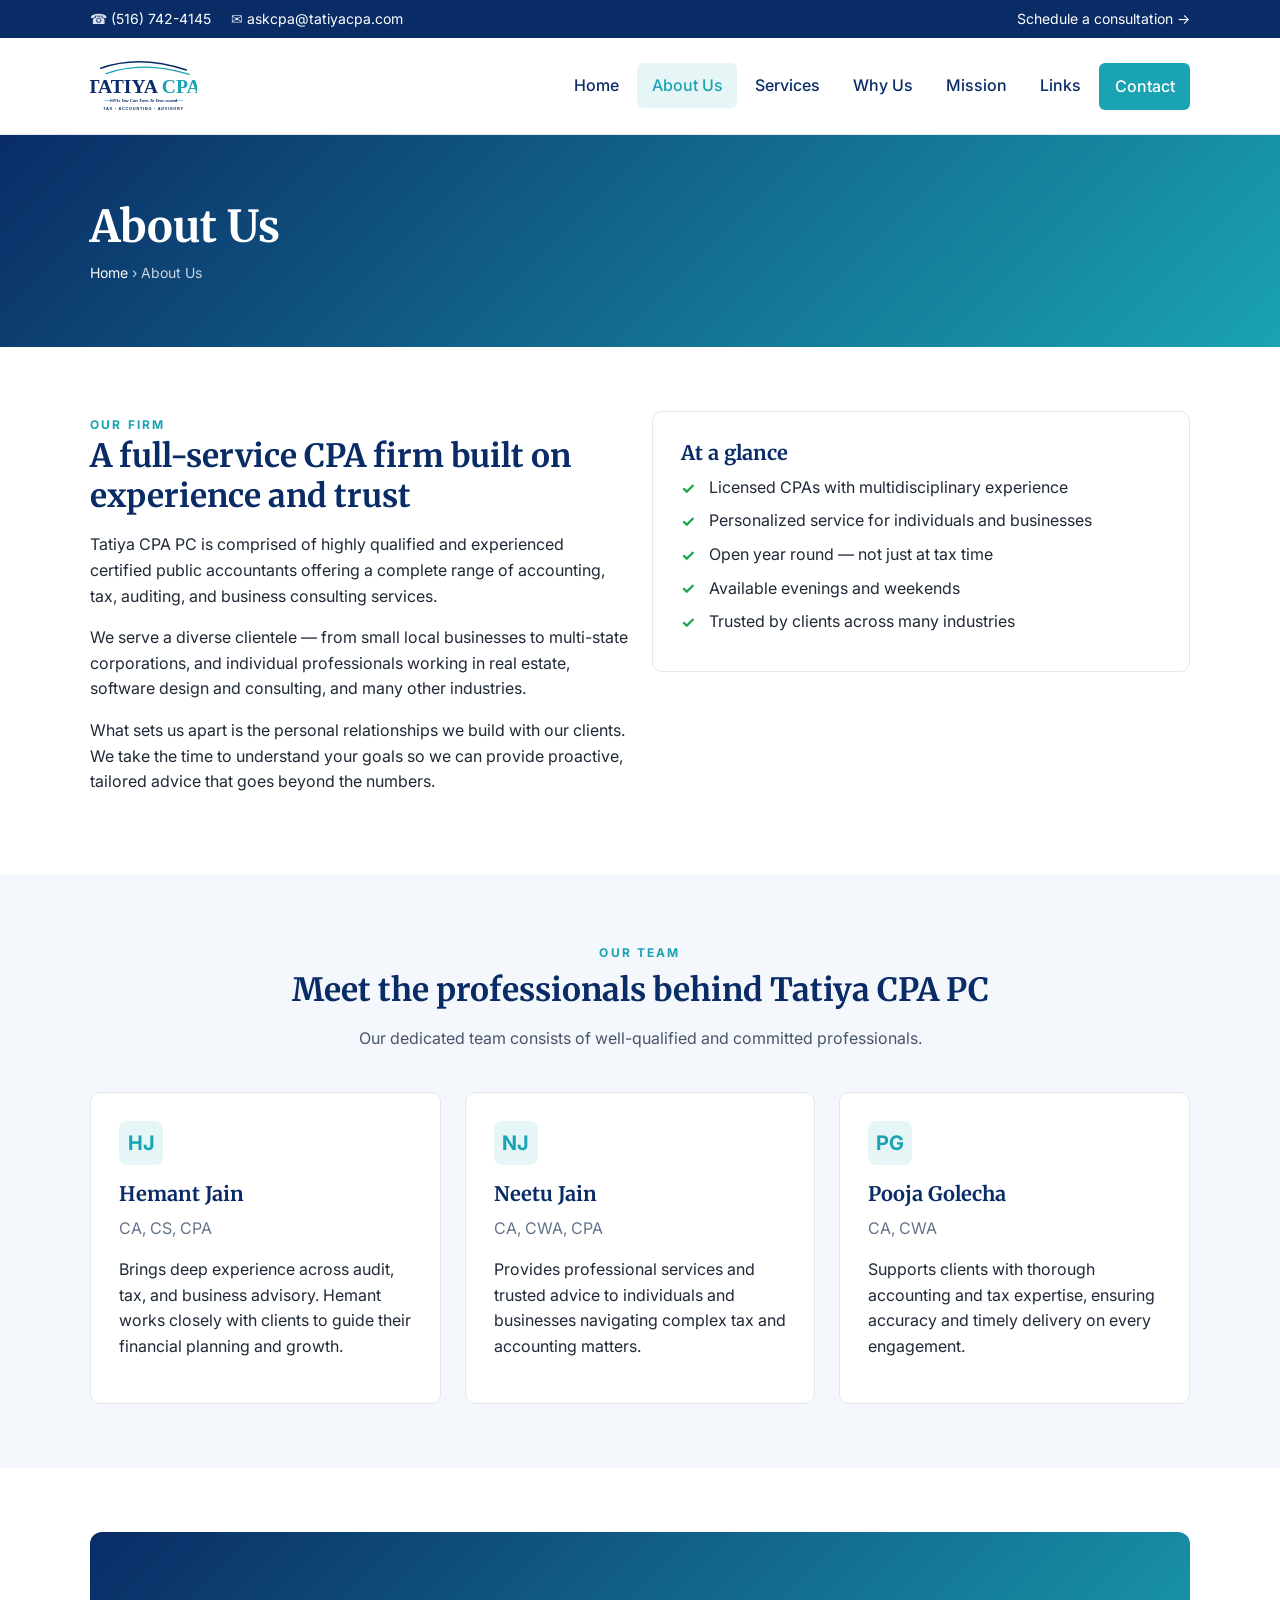
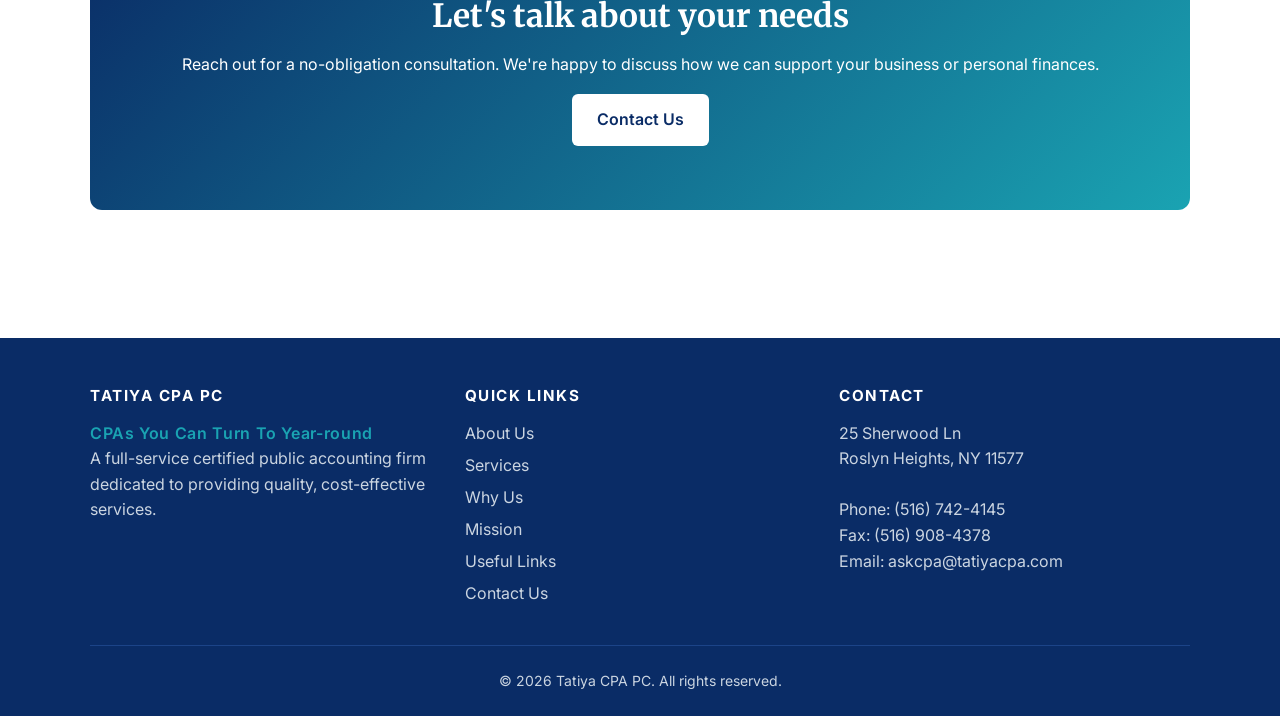
==== about-us.html @ ddf85a4d "Build Tatiya CPA static site for Cloudflare Pages - Pages: home, about, services, why us, mission, l" ====
<!DOCTYPE html>
<html lang="en">
<head>
  <meta charset="UTF-8" />
  <meta name="viewport" content="width=device-width, initial-scale=1.0" />
  <title>About Us | Tatiya CPA PC</title>
  <meta name="description" content="Learn about Tatiya CPA PC, a full-service CPA firm offering accounting, tax, auditing, and business consulting services in Roslyn Heights, NY." />
  <link rel="preconnect" href="https://fonts.googleapis.com" />
  <link rel="preconnect" href="https://fonts.gstatic.com" crossorigin />
  <link href="https://fonts.googleapis.com/css2?family=Inter:wght@400;500;600;700&family=Merriweather:wght@700;900&display=swap" rel="stylesheet" />
  <link rel="icon" type="image/svg+xml" href="/assets/img/favicon.svg" />
  <link rel="stylesheet" href="/assets/css/styles.css" />
</head>
<body>
  <div class="topbar">
    <div class="container">
      <div class="topbar__contact">
        <span>&#9742; <a href="tel:+15167424145">(516) 742-4145</a></span>
        <span>&#9993; <a href="mailto:askcpa@tatiyacpa.com">askcpa@tatiyacpa.com</a></span>
      </div>
      <div><a href="/contact-us.html">Schedule a consultation &rarr;</a></div>
    </div>
  </div>

  <header class="site-header">
    <div class="container">
      <a class="brand" href="/" aria-label="Tatiya CPA - Home">
        <img src="/assets/img/logo.svg" alt="Tatiya CPA - CPAs You Can Turn To Year-round - Tax, Accounting, Advisory" />
      </a>
      <button class="nav-toggle" aria-controls="primary-nav" aria-expanded="false">&#9776;</button>
      <nav class="nav" id="primary-nav" aria-label="Primary">
        <ul>
          <li><a data-href="/" href="/">Home</a></li>
          <li><a data-href="/about-us.html" href="/about-us.html">About Us</a></li>
          <li><a data-href="/services.html" href="/services.html">Services</a></li>
          <li><a data-href="/why-us.html" href="/why-us.html">Why Us</a></li>
          <li><a data-href="/mission.html" href="/mission.html">Mission</a></li>
          <li><a data-href="/links.html" href="/links.html">Links</a></li>
          <li><a class="btn btn-primary" href="/contact-us.html">Contact</a></li>
        </ul>
      </nav>
    </div>
  </header>

  <section class="page-header">
    <div class="container">
      <h1>About Us</h1>
      <p class="breadcrumb"><a href="/">Home</a> &rsaquo; About Us</p>
    </div>
  </section>

  <section class="section">
    <div class="container">
      <div class="grid grid-2">
        <div>
          <span class="eyebrow" style="color:#1aa3b2;font-weight:700;letter-spacing:0.18em;text-transform:uppercase;font-size:0.75rem;">Our firm</span>
          <h2>A full-service CPA firm built on experience and trust</h2>
          <p>Tatiya CPA PC is comprised of highly qualified and experienced certified public accountants offering a complete range of accounting, tax, auditing, and business consulting services.</p>
          <p>We serve a diverse clientele &mdash; from small local businesses to multi-state corporations, and individual professionals working in real estate, software design and consulting, and many other industries.</p>
          <p>What sets us apart is the personal relationships we build with our clients. We take the time to understand your goals so we can provide proactive, tailored advice that goes beyond the numbers.</p>
        </div>
        <div>
          <div class="card">
            <h3 class="mt-0">At a glance</h3>
            <ul class="checklist">
              <li>Licensed CPAs with multidisciplinary experience</li>
              <li>Personalized service for individuals and businesses</li>
              <li>Open year round &mdash; not just at tax time</li>
              <li>Available evenings and weekends</li>
              <li>Trusted by clients across many industries</li>
            </ul>
          </div>
        </div>
      </div>
    </div>
  </section>

  <section class="section section--alt">
    <div class="container">
      <div class="section-head">
        <span class="eyebrow">Our team</span>
        <h2>Meet the professionals behind Tatiya CPA PC</h2>
        <p>Our dedicated team consists of well-qualified and committed professionals.</p>
      </div>
      <div class="grid grid-3">
        <article class="card">
          <div class="icon">HJ</div>
          <h3>Hemant Jain</h3>
          <p class="muted">CA, CS, CPA</p>
          <p>Brings deep experience across audit, tax, and business advisory. Hemant works closely with clients to guide their financial planning and growth.</p>
        </article>
        <article class="card">
          <div class="icon">NJ</div>
          <h3>Neetu Jain</h3>
          <p class="muted">CA, CWA, CPA</p>
          <p>Provides professional services and trusted advice to individuals and businesses navigating complex tax and accounting matters.</p>
        </article>
        <article class="card">
          <div class="icon">PG</div>
          <h3>Pooja Golecha</h3>
          <p class="muted">CA, CWA</p>
          <p>Supports clients with thorough accounting and tax expertise, ensuring accuracy and timely delivery on every engagement.</p>
        </article>
      </div>
    </div>
  </section>

  <section class="section">
    <div class="container">
      <div class="cta">
        <h2>Let's talk about your needs</h2>
        <p>Reach out for a no-obligation consultation. We're happy to discuss how we can support your business or personal finances.</p>
        <a class="btn btn-primary" href="/contact-us.html">Contact Us</a>
      </div>
    </div>
  </section>

  <footer class="footer">
    <div class="container">
      <div class="grid grid-3">
        <div>
          <h4>Tatiya CPA PC</h4>
          <p><span class="brand-tag">CPAs You Can Turn To Year-round</span><br />A full-service certified public accounting firm dedicated to providing quality, cost-effective services.</p>
        </div>
        <div>
          <h4>Quick Links</h4>
          <ul>
            <li><a href="/about-us.html">About Us</a></li>
            <li><a href="/services.html">Services</a></li>
            <li><a href="/why-us.html">Why Us</a></li>
            <li><a href="/mission.html">Mission</a></li>
            <li><a href="/links.html">Useful Links</a></li>
            <li><a href="/contact-us.html">Contact Us</a></li>
          </ul>
        </div>
        <div>
          <h4>Contact</h4>
          <p>
            25 Sherwood Ln<br />
            Roslyn Heights, NY 11577<br />
            <br />
            Phone: <a href="tel:+15167424145">(516) 742-4145</a><br />
            Fax: (516) 908-4378<br />
            Email: <a href="mailto:askcpa@tatiyacpa.com">askcpa@tatiyacpa.com</a>
          </p>
        </div>
      </div>
      <div class="footer__bottom">
        &copy; <span id="year"></span> Tatiya CPA PC. All rights reserved.
      </div>
    </div>
  </footer>

  <script src="/assets/js/main.js"></script>
</body>
</html>
---- assets/css/styles.css ----
/* ===== Reset & Base ===== */
*,*::before,*::after { box-sizing: border-box; }
html { scroll-behavior: smooth; }
body {
  margin: 0;
  font-family: "Inter", -apple-system, BlinkMacSystemFont, "Segoe UI", Roboto, "Helvetica Neue", Arial, sans-serif;
  color: #1f2937;
  line-height: 1.6;
  background: #ffffff;
}
img { max-width: 100%; display: block; }
a { color: #0a2c66; text-decoration: none; }
a:hover { color: #1aa3b2; text-decoration: underline; }
h1,h2,h3,h4 {
  font-family: "Merriweather", Georgia, "Times New Roman", serif;
  color: #0a2c66;
  line-height: 1.25;
  margin: 0 0 0.5em;
}
h1 { font-size: clamp(2rem, 4vw, 2.75rem); }
h2 { font-size: clamp(1.5rem, 3vw, 2rem); }
h3 { font-size: 1.25rem; }
p { margin: 0 0 1em; }

/* ===== Layout ===== */
.container {
  max-width: 1140px;
  margin: 0 auto;
  padding: 0 1.25rem;
}

.section { padding: 4rem 0; }
.section--alt { background: #f4f7fb; }

/* ===== Top bar ===== */
.topbar {
  background: #0a2c66;
  color: #d8e3f3;
  font-size: 0.875rem;
}
.topbar .container {
  display: flex;
  justify-content: space-between;
  align-items: center;
  padding-top: 0.5rem;
  padding-bottom: 0.5rem;
  flex-wrap: wrap;
  gap: 0.75rem;
}
.topbar a { color: #ffffff; }
.topbar__contact span { margin-right: 1rem; }
.topbar__contact span:last-child { margin-right: 0; }

/* ===== Header / Nav ===== */
.site-header {
  background: #ffffff;
  border-bottom: 1px solid #e5e7eb;
  position: sticky;
  top: 0;
  z-index: 50;
}
.site-header .container {
  display: flex;
  justify-content: space-between;
  align-items: center;
  padding-top: 1rem;
  padding-bottom: 1rem;
}
.brand {
  display: flex;
  align-items: center;
  gap: 0.75rem;
  text-decoration: none;
}
.brand img {
  height: 64px;
  width: auto;
  display: block;
}
@media (max-width: 480px) {
  .brand img { height: 52px; }
}

.nav-toggle {
  display: none;
  background: none;
  border: 1px solid #cbd5e1;
  border-radius: 6px;
  padding: 0.5rem 0.75rem;
  cursor: pointer;
  font-size: 1.25rem;
  color: #0a2c66;
}

.nav { display: flex; }
.nav ul {
  list-style: none;
  display: flex;
  gap: 0.25rem;
  margin: 0;
  padding: 0;
}
.nav a {
  display: inline-block;
  padding: 0.6rem 0.9rem;
  color: #0a2c66;
  text-decoration: none;
  font-weight: 500;
  border-radius: 6px;
  transition: background 0.15s ease, color 0.15s ease;
}
.nav a:hover, .nav a[aria-current="page"] {
  background: #e6f6f7;
  color: #1aa3b2;
}
.nav a.btn-primary { color: #ffffff; }

/* ===== Buttons ===== */
.btn {
  display: inline-block;
  padding: 0.75rem 1.5rem;
  border-radius: 6px;
  font-weight: 600;
  text-decoration: none;
  transition: transform 0.15s ease, box-shadow 0.15s ease, background 0.15s ease;
  border: 1px solid transparent;
  cursor: pointer;
}
.btn-primary { background: #1aa3b2; color: #fff; }
.btn-primary:hover { background: #168a96; color: #fff; text-decoration: none; box-shadow: 0 6px 14px rgba(26, 163, 178, 0.25); }
.btn-secondary {
  background: transparent;
  color: #0a2c66;
  border-color: #0a2c66;
}
.btn-secondary:hover { background: #0a2c66; color: #fff; text-decoration: none; }

/* ===== Hero ===== */
.hero {
  background:
    linear-gradient(135deg, rgba(10, 44, 102, 0.94) 0%, rgba(26, 163, 178, 0.88) 100%),
    radial-gradient(circle at 80% 20%, #1aa3b2 0%, #0a2c66 70%);
  color: #ffffff;
  padding: 6rem 0;
}
.hero h1 { color: #fff; }
.hero p.lead { font-size: 1.15rem; max-width: 700px; opacity: 0.95; }
.hero__actions { display: flex; gap: 0.75rem; flex-wrap: wrap; margin-top: 1.5rem; }
.hero .btn-secondary { color: #fff; border-color: #ffffff; }
.hero .btn-secondary:hover { background: #ffffff; color: #0a2c66; }

/* ===== Features / Cards ===== */
.grid { display: grid; gap: 1.5rem; }
.grid-2 { grid-template-columns: repeat(auto-fit, minmax(280px, 1fr)); }
.grid-3 { grid-template-columns: repeat(auto-fit, minmax(260px, 1fr)); }
.grid-4 { grid-template-columns: repeat(auto-fit, minmax(220px, 1fr)); }

.card {
  background: #ffffff;
  border: 1px solid #e5e7eb;
  border-radius: 10px;
  padding: 1.75rem;
  transition: transform 0.15s ease, box-shadow 0.15s ease, border-color 0.15s ease;
}
.card:hover {
  transform: translateY(-2px);
  box-shadow: 0 10px 25px rgba(10, 44, 102, 0.08);
  border-color: #b8e6ea;
}
.card h3 { margin-top: 0; }

.icon {
  width: 44px;
  height: 44px;
  border-radius: 8px;
  background: #e6f6f7;
  color: #1aa3b2;
  display: grid;
  place-items: center;
  margin-bottom: 1rem;
  font-size: 1.25rem;
  font-weight: 700;
}

/* ===== Section heads ===== */
.section-head { text-align: center; max-width: 720px; margin: 0 auto 2.5rem; }
.section-head .eyebrow {
  display: inline-block;
  letter-spacing: 0.18em;
  font-size: 0.75rem;
  text-transform: uppercase;
  color: #1aa3b2;
  font-weight: 700;
  margin-bottom: 0.5rem;
}
.section-head p { color: #475569; }

/* ===== Lists ===== */
.checklist { list-style: none; padding: 0; margin: 0; }
.checklist li {
  position: relative;
  padding-left: 1.75rem;
  margin-bottom: 0.5rem;
}
.checklist li::before {
  content: "\2713";
  color: #16a34a;
  font-weight: 700;
  position: absolute;
  left: 0;
  top: 0.05rem;
}

/* ===== CTA banner ===== */
.cta {
  background: linear-gradient(135deg, #0a2c66 0%, #1aa3b2 100%);
  color: #fff;
  text-align: center;
  padding: 4rem 1rem;
  border-radius: 12px;
}
.cta h2 { color: #fff; }
.cta .btn-primary { background: #ffffff; color: #0a2c66; }
.cta .btn-primary:hover { background: #f1f5f9; color: #0a2c66; }

/* ===== Page header (inner pages) ===== */
.page-header {
  background: linear-gradient(135deg, #0a2c66 0%, #1aa3b2 100%);
  color: #fff;
  padding: 4rem 0 3rem;
}
.page-header h1 { color: #fff; margin-bottom: 0.5rem; }
.breadcrumb { font-size: 0.875rem; color: #cbd5e1; }
.breadcrumb a { color: #ffffff; }

/* ===== Contact ===== */
.contact-grid {
  display: grid;
  grid-template-columns: 1fr 1fr;
  gap: 2rem;
}
@media (max-width: 768px) {
  .contact-grid { grid-template-columns: 1fr; }
}
.contact-info p { margin: 0 0 0.5rem; }
.contact-info strong { color: #0a2c66; display: block; margin-top: 1rem; }

form .field { margin-bottom: 1rem; }
form label { display: block; font-weight: 500; margin-bottom: 0.35rem; color: #0a2c66; }
form input, form textarea, form select {
  width: 100%;
  padding: 0.65rem 0.85rem;
  border: 1px solid #cbd5e1;
  border-radius: 6px;
  font-size: 1rem;
  font-family: inherit;
  background: #ffffff;
  transition: border-color 0.15s ease, box-shadow 0.15s ease;
}
form input:focus, form textarea:focus, form select:focus {
  outline: none;
  border-color: #1aa3b2;
  box-shadow: 0 0 0 3px rgba(26, 163, 178, 0.18);
}
form textarea { min-height: 140px; resize: vertical; }
.form-note { font-size: 0.875rem; color: #64748b; }

/* ===== Footer ===== */
.footer {
  background: #0a2c66;
  color: #cbd5e1;
  padding: 3rem 0 1.5rem;
  margin-top: 4rem;
}
.footer h4 { color: #ffffff; font-family: inherit; font-size: 0.95rem; text-transform: uppercase; letter-spacing: 0.1em; margin: 0 0 1rem; }
.footer a { color: #cbd5e1; }
.footer a:hover { color: #ffffff; }
.footer ul { list-style: none; padding: 0; margin: 0; }
.footer ul li { margin-bottom: 0.4rem; }
.footer__bottom {
  border-top: 1px solid #1c4488;
  margin-top: 2rem;
  padding-top: 1.5rem;
  text-align: center;
  font-size: 0.875rem;
}
.footer .brand-tag {
  color: #1aa3b2;
  font-weight: 600;
  letter-spacing: 0.04em;
}

/* ===== Responsive nav ===== */
@media (max-width: 880px) {
  .nav-toggle { display: inline-block; }
  .nav {
    display: none;
    position: absolute;
    top: 100%;
    left: 0;
    right: 0;
    background: #ffffff;
    border-bottom: 1px solid #e5e7eb;
    padding: 0.5rem 1.25rem 1rem;
  }
  .site-header { position: relative; }
  .nav.open { display: block; }
  .nav ul { flex-direction: column; gap: 0; }
  .nav a { display: block; padding: 0.75rem 0.5rem; border-bottom: 1px solid #f1f5f9; border-radius: 0; }
  .topbar__contact { font-size: 0.8rem; }
}

/* ===== Utilities ===== */
.text-center { text-align: center; }
.mt-0 { margin-top: 0; }
.mb-0 { margin-bottom: 0; }
.muted { color: #64748b; }
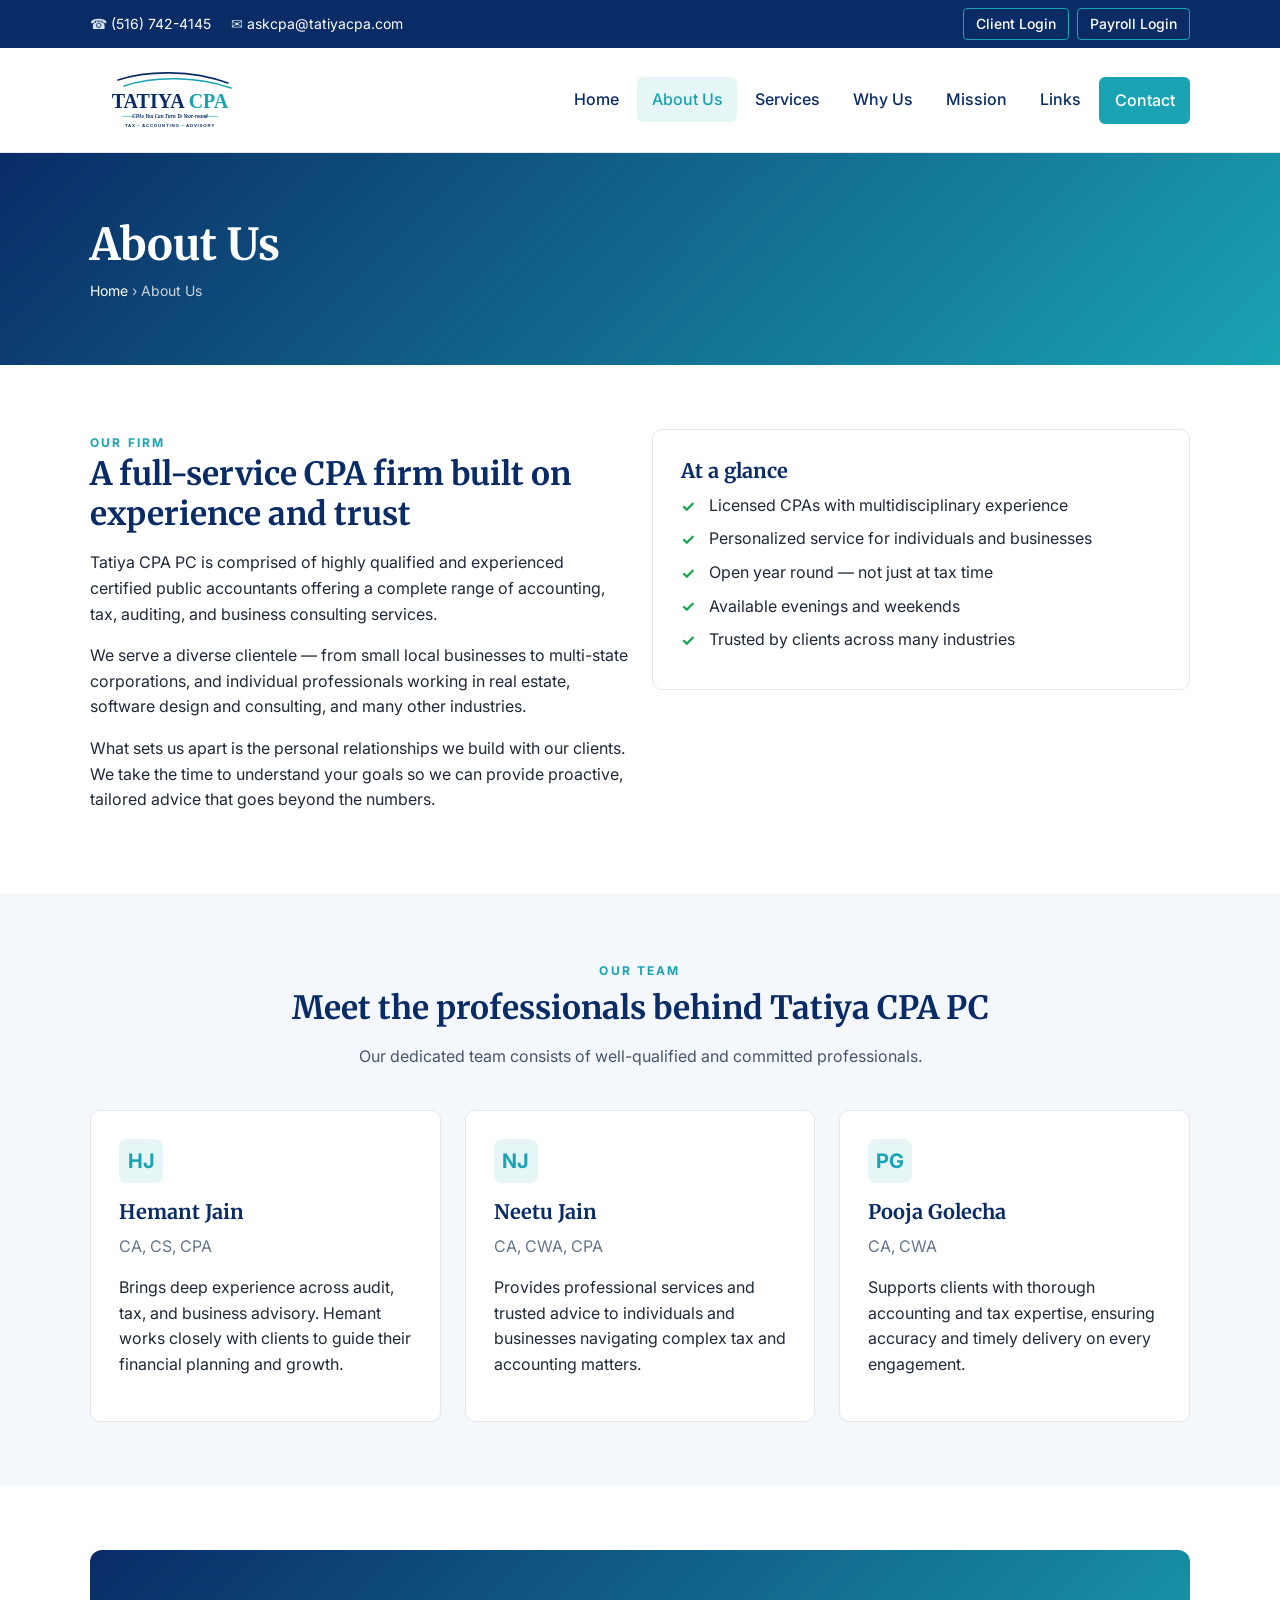
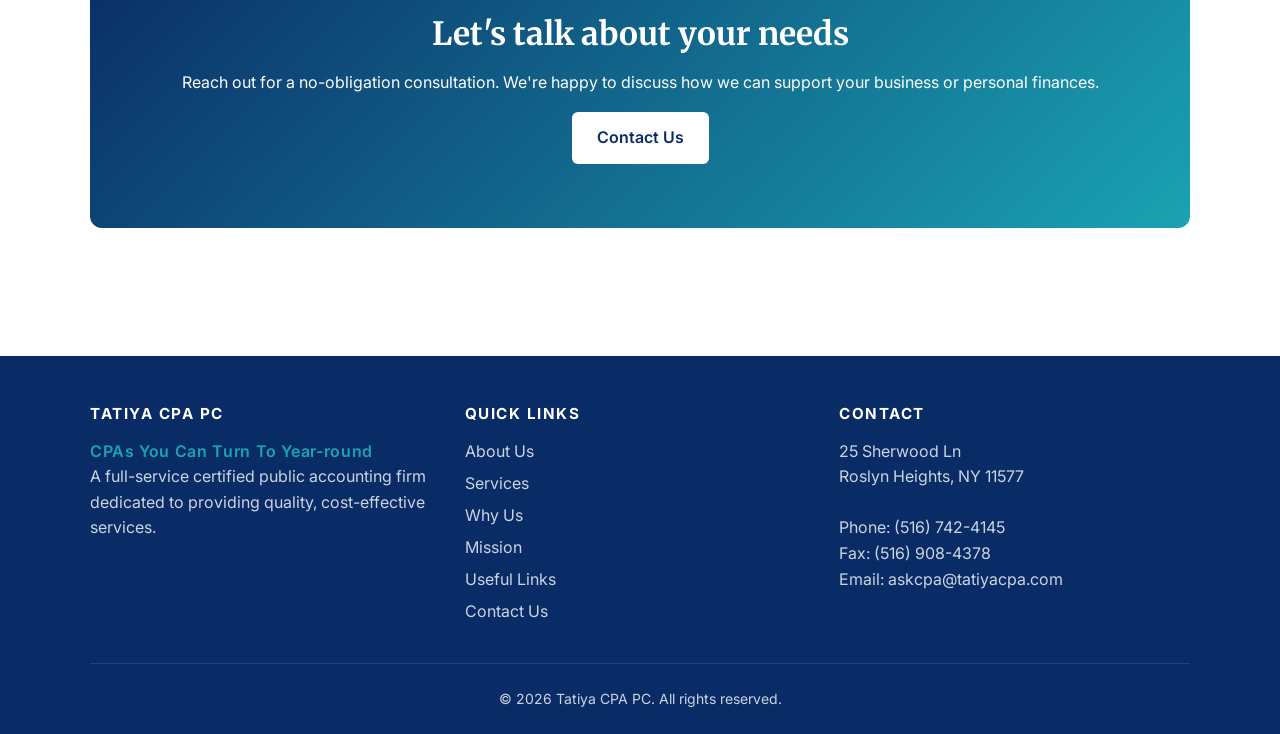
==== commit baef06b8: "Add Client/Payroll login, intro video, and testimonials sections - Topbar (all pages): Client Login " ====
--- a/about-us.html
+++ b/about-us.html
@@ -18,7 +18,10 @@
         <span>&#9742; <a href="tel:+15167424145">(516) 742-4145</a></span>
         <span>&#9993; <a href="mailto:askcpa@tatiyacpa.com">askcpa@tatiyacpa.com</a></span>
       </div>
-      <div><a href="/contact-us.html">Schedule a consultation &rarr;</a></div>
+      <div class="topbar__logins">
+        <a href="https://tatiyacpa.securefilepro.com/portal/" target="_blank" rel="noopener">Client Login</a>
+        <a href="/log-in.html">Payroll Login</a>
+      </div>
     </div>
   </div>
 
--- a/assets/css/styles.css
+++ b/assets/css/styles.css
@@ -50,6 +50,18 @@
 .topbar a { color: #ffffff; }
 .topbar__contact span { margin-right: 1rem; }
 .topbar__contact span:last-child { margin-right: 0; }
+.topbar__logins { display: flex; gap: 0.5rem; align-items: center; }
+.topbar__logins a {
+  display: inline-block;
+  padding: 0.25rem 0.75rem;
+  border: 1px solid #1aa3b2;
+  border-radius: 4px;
+  text-decoration: none;
+  font-weight: 500;
+  transition: background 0.15s ease;
+}
+.topbar__logins a:hover { background: #1aa3b2; text-decoration: none; }
+.topbar__logins a + a { margin-left: 0; }
 
 /* ===== Header / Nav ===== */
 .site-header {
@@ -73,12 +85,12 @@
   text-decoration: none;
 }
 .brand img {
-  height: 64px;
+  height: 72px;
   width: auto;
   display: block;
 }
 @media (max-width: 480px) {
-  .brand img { height: 52px; }
+  .brand img { height: 56px; }
 }
 
 .nav-toggle {
